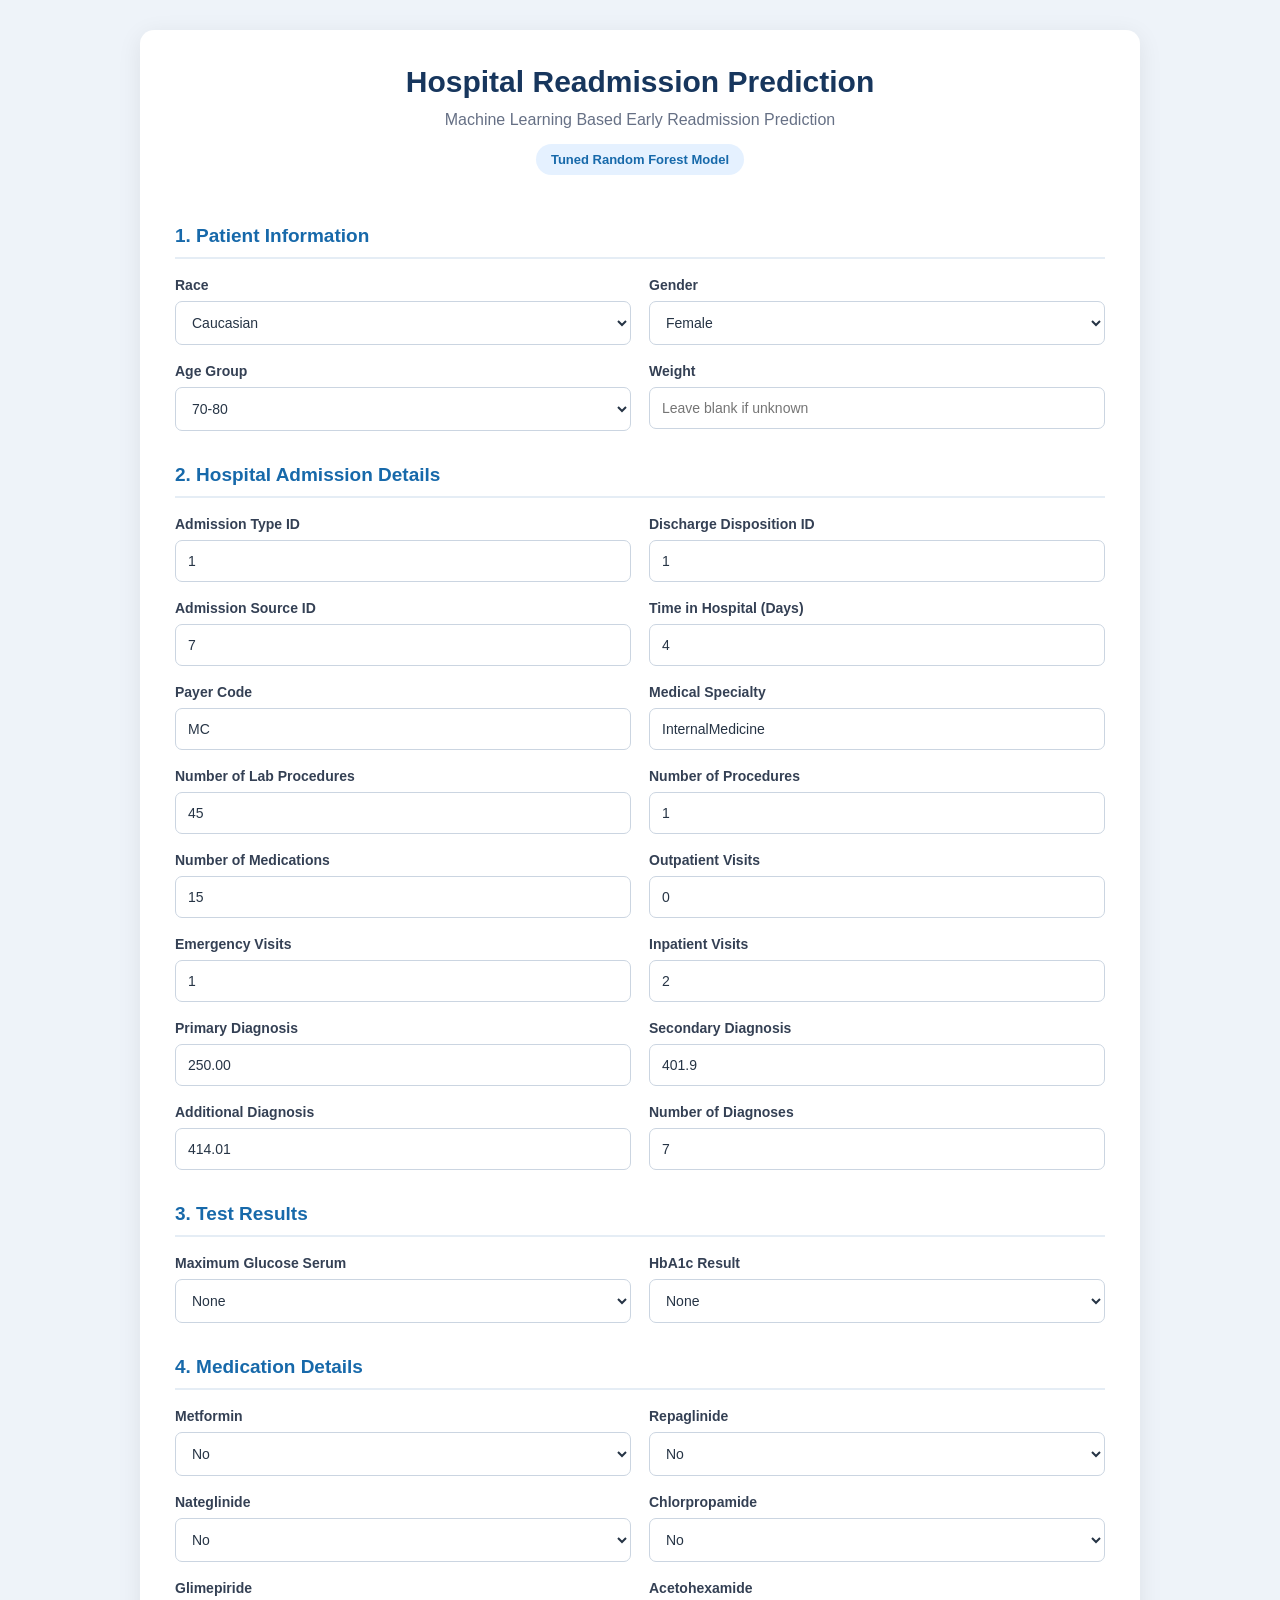
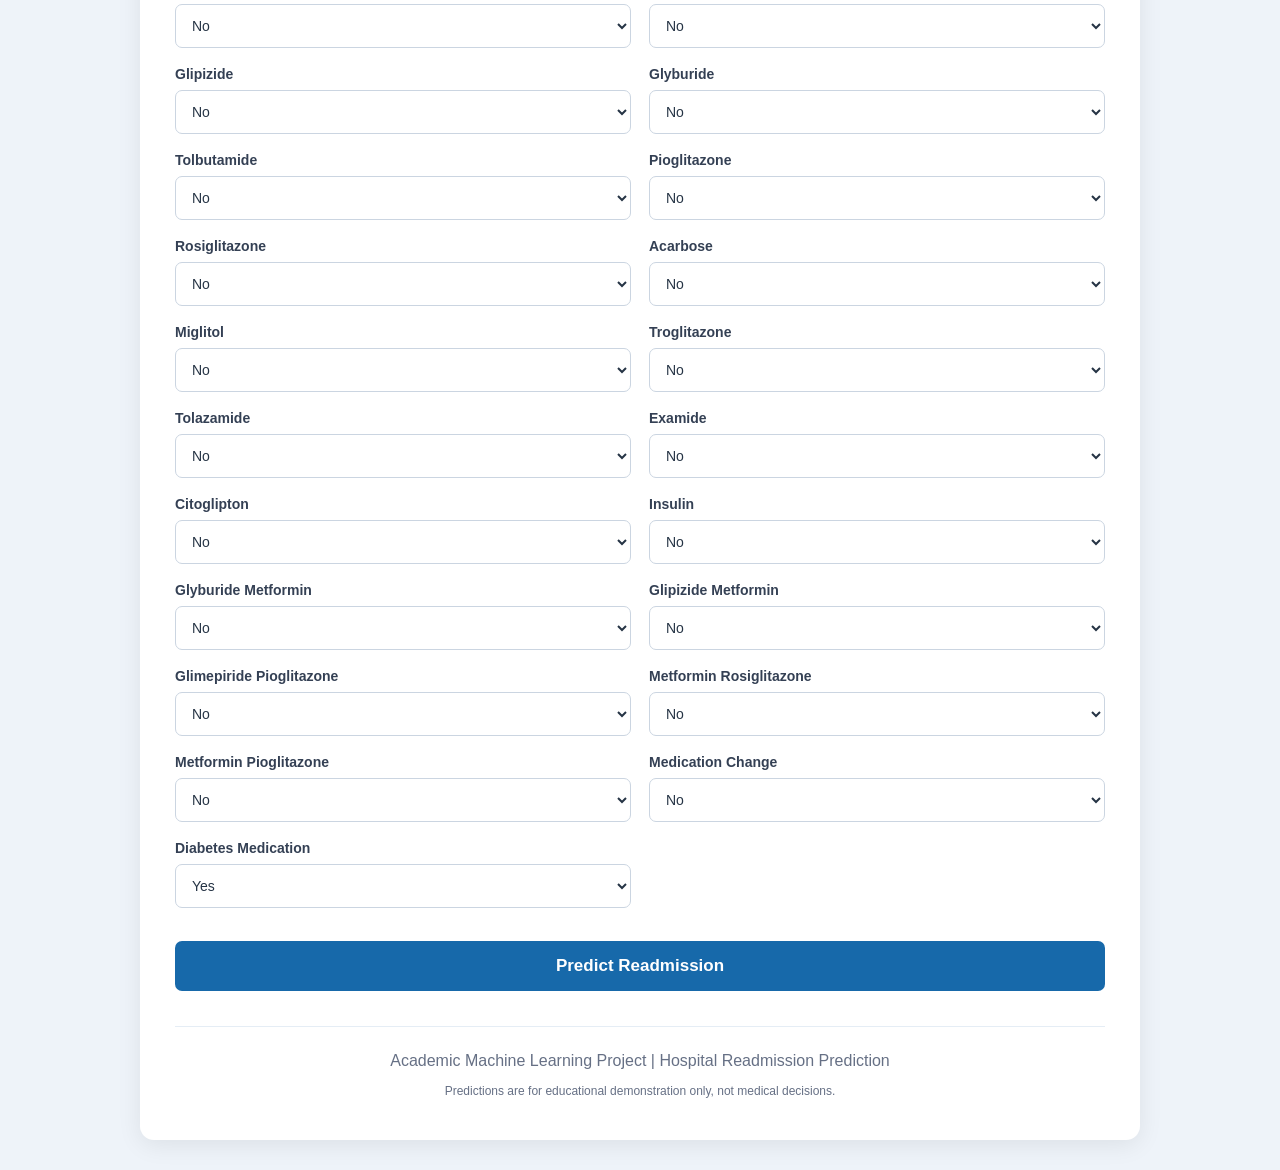
==== frontend/index.html @ a37e4fac "Add files via upload" ====
<!DOCTYPE html>
<html lang="en">
<head>
    <meta charset="UTF-8">
    <meta name="viewport" content="width=device-width, initial-scale=1.0">
    <title>Hospital Readmission Prediction</title>
    <link rel="stylesheet" href="style.css">
</head>
<body>

    <div class="container">

        <header>
            <h1>Hospital Readmission Prediction</h1>
            <p>Machine Learning Based Early Readmission Prediction</p>
            <span class="model-tag">Tuned Random Forest Model</span>
        </header>

        <form id="predictionForm">

            <h2 class="section-title">1. Patient Information</h2>

            <div class="form-group">
                <label for="race">Race</label>
                <select id="race">
                    <option value="Caucasian">Caucasian</option>
                    <option value="AfricanAmerican">African American</option>
                    <option value="Other">Other</option>
                    <option value="Asian">Asian</option>
                    <option value="Hispanic">Hispanic</option>
                </select>
            </div>

            <div class="form-group">
                <label for="gender">Gender</label>
                <select id="gender">
                    <option value="Female">Female</option>
                    <option value="Male">Male</option>
                </select>
            </div>

            <div class="form-group">
                <label for="age">Age Group</label>
                <select id="age">
                    <option value="[70-80)">70-80</option>
                    <option value="[60-70)">60-70</option>
                    <option value="[80-90)">80-90</option>
                    <option value="[50-60)">50-60</option>
                    <option value="[40-50)">40-50</option>
                    <option value="[90-100)">90-100</option>
                    <option value="[30-40)">30-40</option>
                    <option value="[20-30)">20-30</option>
                    <option value="[10-20)">10-20</option>
                    <option value="[0-10)">0-10</option>
                </select>
            </div>

            <div class="form-group">
                <label for="weight">Weight</label>
                <input type="text" id="weight" placeholder="Leave blank if unknown">
            </div>

            <h2 class="section-title">2. Hospital Admission Details</h2>

            <div class="form-group">
                <label for="admission_type_id">Admission Type ID</label>
                <input type="number" id="admission_type_id" value="1">
            </div>

            <div class="form-group">
                <label for="discharge_disposition_id">Discharge Disposition ID</label>
                <input type="number" id="discharge_disposition_id" value="1">
            </div>

            <div class="form-group">
                <label for="admission_source_id">Admission Source ID</label>
                <input type="number" id="admission_source_id" value="7">
            </div>

            <div class="form-group">
                <label for="time_in_hospital">Time in Hospital (Days)</label>
                <input type="number" id="time_in_hospital" value="4" min="1" max="14">
            </div>

            <div class="form-group">
                <label for="payer_code">Payer Code</label>
                <input type="text" id="payer_code" value="MC">
            </div>

            <div class="form-group">
                <label for="medical_specialty">Medical Specialty</label>
                <input type="text" id="medical_specialty" value="InternalMedicine">
            </div>

            <div class="form-group">
                <label for="num_lab_procedures">Number of Lab Procedures</label>
                <input type="number" id="num_lab_procedures" value="45" min="0">
            </div>

            <div class="form-group">
                <label for="num_procedures">Number of Procedures</label>
                <input type="number" id="num_procedures" value="1" min="0">
            </div>

            <div class="form-group">
                <label for="num_medications">Number of Medications</label>
                <input type="number" id="num_medications" value="15" min="0">
            </div>

            <div class="form-group">
                <label for="number_outpatient">Outpatient Visits</label>
                <input type="number" id="number_outpatient" value="0" min="0">
            </div>

            <div class="form-group">
                <label for="number_emergency">Emergency Visits</label>
                <input type="number" id="number_emergency" value="1" min="0">
            </div>

            <div class="form-group">
                <label for="number_inpatient">Inpatient Visits</label>
                <input type="number" id="number_inpatient" value="2" min="0">
            </div>

            <div class="form-group">
                <label for="diag_1">Primary Diagnosis</label>
                <input type="text" id="diag_1" value="250.00">
            </div>

            <div class="form-group">
                <label for="diag_2">Secondary Diagnosis</label>
                <input type="text" id="diag_2" value="401.9">
            </div>

            <div class="form-group">
                <label for="diag_3">Additional Diagnosis</label>
                <input type="text" id="diag_3" value="414.01">
            </div>

            <div class="form-group">
                <label for="number_diagnoses">Number of Diagnoses</label>
                <input type="number" id="number_diagnoses" value="7" min="1">
            </div>

            <h2 class="section-title">3. Test Results</h2>

            <div class="form-group">
                <label for="max_glu_serum">Maximum Glucose Serum</label>
                <select id="max_glu_serum">
                    <option value="None">None</option>
                    <option value="Norm">Normal</option>
                    <option value=">200">Above 200</option>
                    <option value=">300">Above 300</option>
                </select>
            </div>

            <div class="form-group">
                <label for="A1Cresult">HbA1c Result</label>
                <select id="A1Cresult">
                    <option value="None">None</option>
                    <option value="Norm">Normal</option>
                    <option value=">7">Above 7</option>
                    <option value=">8">Above 8</option>
                </select>
            </div>

            <h2 class="section-title">4. Medication Details</h2>

            <div class="form-group">
                <label for="metformin">Metformin</label>
                <select id="metformin" class="medication"></select>
            </div>

            <div class="form-group">
                <label for="repaglinide">Repaglinide</label>
                <select id="repaglinide" class="medication"></select>
            </div>

            <div class="form-group">
                <label for="nateglinide">Nateglinide</label>
                <select id="nateglinide" class="medication"></select>
            </div>

            <div class="form-group">
                <label for="chlorpropamide">Chlorpropamide</label>
                <select id="chlorpropamide" class="medication"></select>
            </div>

            <div class="form-group">
                <label for="glimepiride">Glimepiride</label>
                <select id="glimepiride" class="medication"></select>
            </div>

            <div class="form-group">
                <label for="acetohexamide">Acetohexamide</label>
                <select id="acetohexamide" class="medication"></select>
            </div>

            <div class="form-group">
                <label for="glipizide">Glipizide</label>
                <select id="glipizide" class="medication"></select>
            </div>

            <div class="form-group">
                <label for="glyburide">Glyburide</label>
                <select id="glyburide" class="medication"></select>
            </div>

            <div class="form-group">
                <label for="tolbutamide">Tolbutamide</label>
                <select id="tolbutamide" class="medication"></select>
            </div>

            <div class="form-group">
                <label for="pioglitazone">Pioglitazone</label>
                <select id="pioglitazone" class="medication"></select>
            </div>

            <div class="form-group">
                <label for="rosiglitazone">Rosiglitazone</label>
                <select id="rosiglitazone" class="medication"></select>
            </div>

            <div class="form-group">
                <label for="acarbose">Acarbose</label>
                <select id="acarbose" class="medication"></select>
            </div>

            <div class="form-group">
                <label for="miglitol">Miglitol</label>
                <select id="miglitol" class="medication"></select>
            </div>

            <div class="form-group">
                <label for="troglitazone">Troglitazone</label>
                <select id="troglitazone" class="medication"></select>
            </div>

            <div class="form-group">
                <label for="tolazamide">Tolazamide</label>
                <select id="tolazamide" class="medication"></select>
            </div>

            <div class="form-group">
                <label for="examide">Examide</label>
                <select id="examide">
                    <option value="No">No</option>
                </select>
            </div>

            <div class="form-group">
                <label for="citoglipton">Citoglipton</label>
                <select id="citoglipton">
                    <option value="No">No</option>
                </select>
            </div>

            <div class="form-group">
                <label for="insulin">Insulin</label>
                <select id="insulin" class="medication"></select>
            </div>

            <div class="form-group">
                <label for="glyburide-metformin">Glyburide Metformin</label>
                <select id="glyburide-metformin" class="medication"></select>
            </div>

            <div class="form-group">
                <label for="glipizide-metformin">Glipizide Metformin</label>
                <select id="glipizide-metformin" class="medication"></select>
            </div>

            <div class="form-group">
                <label for="glimepiride-pioglitazone">Glimepiride Pioglitazone</label>
                <select id="glimepiride-pioglitazone" class="combination-medication"></select>
            </div>

            <div class="form-group">
                <label for="metformin-rosiglitazone">Metformin Rosiglitazone</label>
                <select id="metformin-rosiglitazone" class="combination-medication"></select>
            </div>

            <div class="form-group">
                <label for="metformin-pioglitazone">Metformin Pioglitazone</label>
                <select id="metformin-pioglitazone" class="combination-medication"></select>
            </div>

            <div class="form-group">
                <label for="change">Medication Change</label>
                <select id="change">
                    <option value="No">No</option>
                    <option value="Ch">Changed</option>
                </select>
            </div>

            <div class="form-group">
                <label for="diabetesMed">Diabetes Medication</label>
                <select id="diabetesMed">
                    <option value="Yes">Yes</option>
                    <option value="No">No</option>
                </select>
            </div>

            <button type="submit" id="predictButton">
                Predict Readmission
            </button>

        </form>

        <div id="result" aria-live="polite"></div>

        <footer>
            <p>Academic Machine Learning Project | Hospital Readmission Prediction</p>
            <small>Predictions are for educational demonstration only, not medical decisions.</small>
        </footer>

    </div>

    <script src="script.js"></script>
</body>
</html>
---- frontend/style.css ----
* {
    margin: 0;
    padding: 0;
    box-sizing: border-box;
}

body {
    font-family: Arial, sans-serif;
    background: #eef3f9;
    padding: 30px 15px;
    color: #263445;
}

.container {
    background: white;
    width: 100%;
    max-width: 1000px;
    margin: auto;
    padding: 35px;
    border-radius: 14px;
    box-shadow: 0 5px 25px rgba(0, 0, 0, 0.08);
}

header {
    text-align: center;
    margin-bottom: 35px;
}

h1 {
    color: #17365d;
    margin-bottom: 12px;
    font-size: 30px;
}

header p {
    color: #667085;
    margin-bottom: 15px;
}

.model-tag {
    display: inline-block;
    background: #e5f1ff;
    color: #1769aa;
    padding: 8px 15px;
    border-radius: 20px;
    font-size: 13px;
    font-weight: bold;
}

form {
    display: grid;
    grid-template-columns: repeat(2, minmax(0, 1fr));
    gap: 18px;
}

.section-title {
    grid-column: 1 / -1;
    color: #1769aa;
    font-size: 19px;
    border-bottom: 2px solid #e5edf5;
    padding-bottom: 10px;
    margin-top: 15px;
}

.form-group {
    display: flex;
    flex-direction: column;
    gap: 8px;
}

label {
    font-size: 14px;
    font-weight: bold;
    color: #344054;
}

input,
select {
    width: 100%;
    padding: 12px;
    border: 1px solid #cbd5e1;
    border-radius: 7px;
    font-size: 14px;
    background: white;
    color: #263445;
}

input:focus,
select:focus {
    outline: 2px solid #1769aa;
    border-color: #1769aa;
}

button {
    grid-column: 1 / -1;
    margin-top: 15px;
    padding: 15px;
    background: #1769aa;
    color: white;
    border: none;
    border-radius: 7px;
    font-size: 17px;
    font-weight: bold;
    cursor: pointer;
    transition: 0.3s;
}

button:hover {
    background: #104d80;
}

button:disabled {
    background: #8aa8c2;
    cursor: not-allowed;
}

#result {
    display: none;
    margin-top: 25px;
    padding: 22px;
    background: #eaf4ff;
    border-radius: 9px;
    color: #17365d;
    text-align: center;
    line-height: 1.8;
}

#result h2 {
    margin-bottom: 10px;
    color: #1769aa;
}

#result.error {
    display: block;
    background: #fff0f0;
    color: #a12626;
}

#result.success {
    display: block;
}

footer {
    text-align: center;
    margin-top: 35px;
    padding-top: 20px;
    border-top: 1px solid #e5edf5;
    color: #667085;
    line-height: 1.8;
}

footer small {
    font-size: 12px;
}

@media (max-width: 650px) {
    .container {
        padding: 22px;
    }

    form {
        grid-template-columns: 1fr;
    }

    .section-title,
    button {
        grid-column: 1;
    }

    h1 {
        font-size: 23px;
    }
}
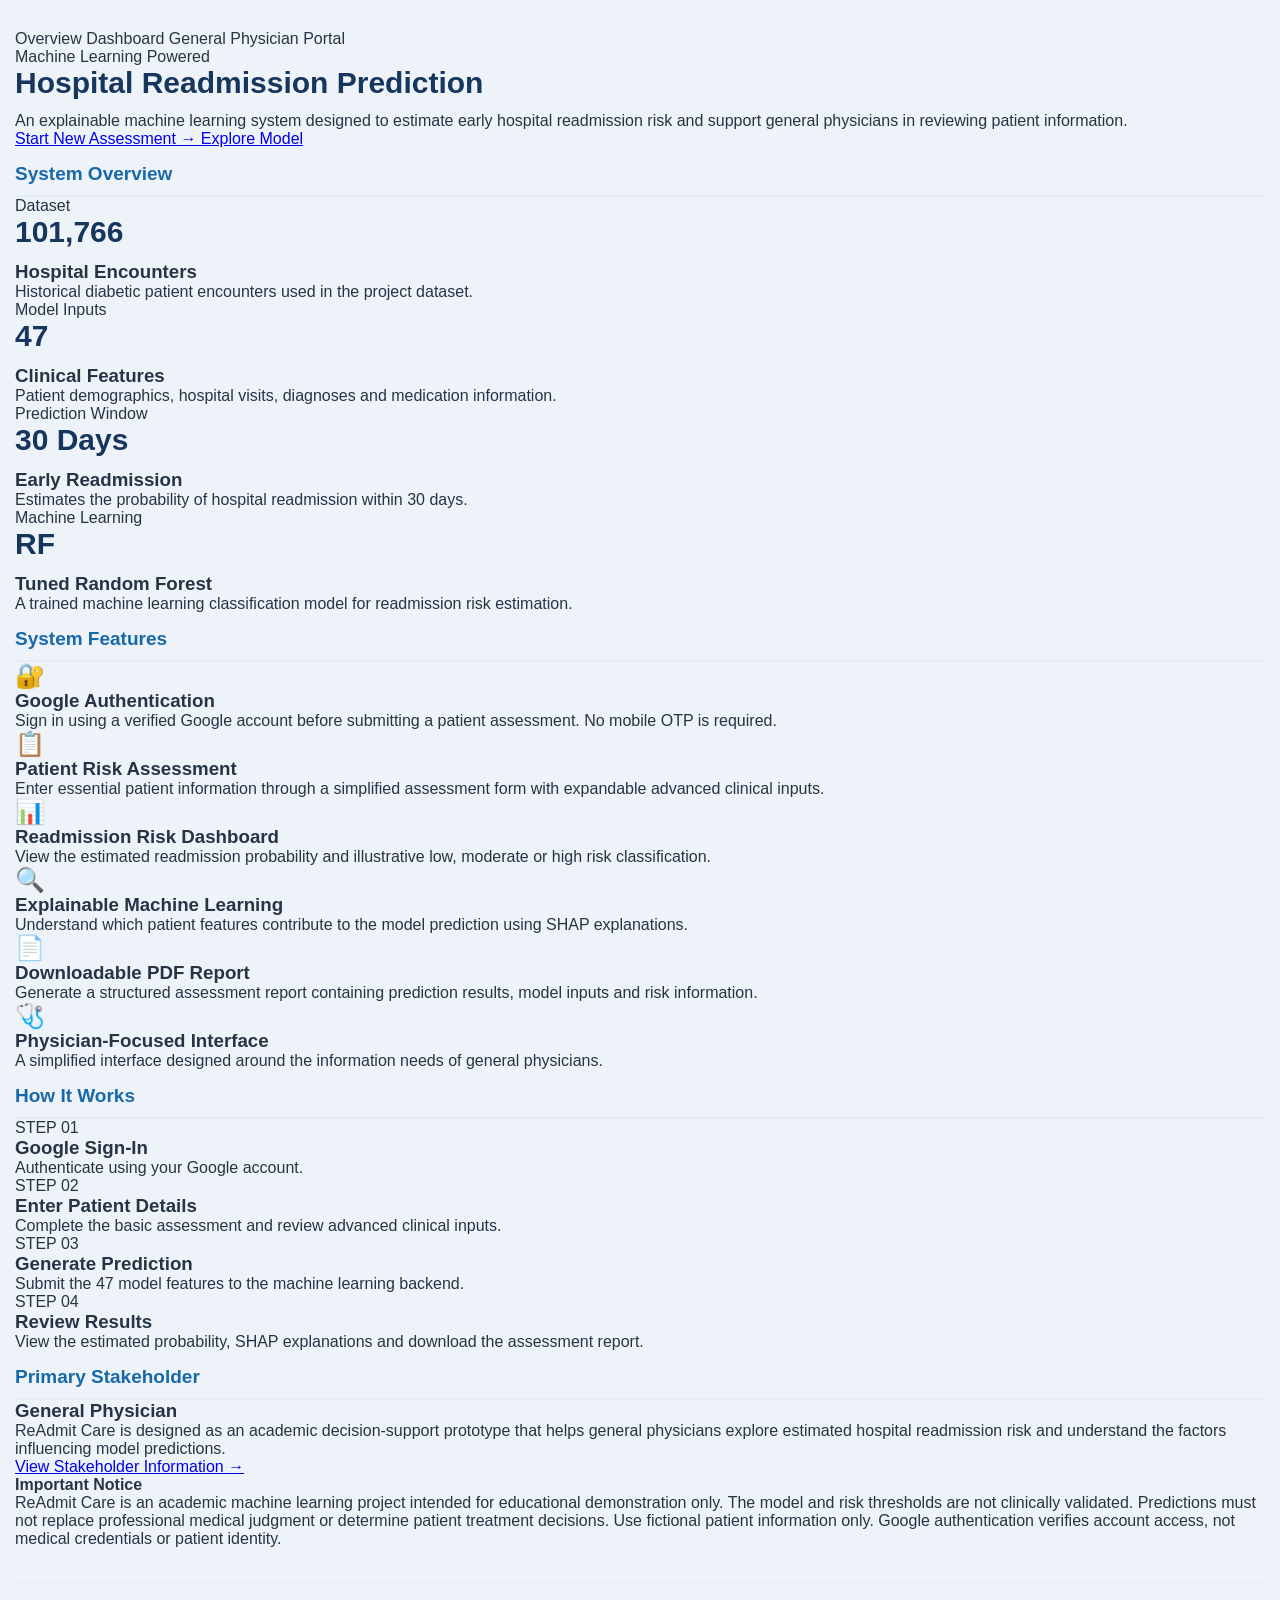
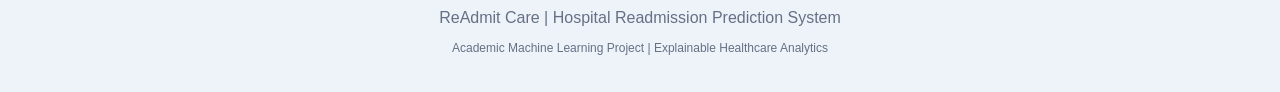
==== commit e4fbd191: "Update index.html" ====
--- a/frontend/index.html
+++ b/frontend/index.html
@@ -1,322 +1,452 @@
 
 <!DOCTYPE html>
 <html lang="en">
+
 <head>
+
     <meta charset="UTF-8">
-    <meta name="viewport" content="width=device-width, initial-scale=1.0">
-    <title>Hospital Readmission Prediction</title>
+
+    <meta name="viewport"
+          content="width=device-width, initial-scale=1.0">
+
+    <title>ReAdmit Care | Dashboard</title>
+
     <link rel="stylesheet" href="style.css">
+
 </head>
+
 <body>
 
-    <div class="container">
-
-        <header>
-            <h1>Hospital Readmission Prediction</h1>
-            <p>Machine Learning Based Early Readmission Prediction</p>
-            <span class="model-tag">Tuned Random Forest Model</span>
-        </header>
-
-        <form id="predictionForm">
-
-            <h2 class="section-title">1. Patient Information</h2>
-
-            <div class="form-group">
-                <label for="race">Race</label>
-                <select id="race">
-                    <option value="Caucasian">Caucasian</option>
-                    <option value="AfricanAmerican">African American</option>
-                    <option value="Other">Other</option>
-                    <option value="Asian">Asian</option>
-                    <option value="Hispanic">Hispanic</option>
-                </select>
+<div id="sidebar"></div>
+
+<main class="main-content">
+
+    <!-- TOP BAR -->
+
+    <div class="topbar">
+
+        <span>Overview Dashboard</span>
+
+        <span class="tag">
+            General Physician Portal
+        </span>
+
+    </div>
+
+
+    <!-- WELCOME SECTION -->
+
+    <section class="card hero">
+
+        <div class="hero-content">
+
+            <span class="tag">
+                Machine Learning Powered
+            </span>
+
+            <h1>
+                Hospital Readmission Prediction
+            </h1>
+
+            <p class="subtitle">
+
+                An explainable machine learning system
+                designed to estimate early hospital
+                readmission risk and support general
+                physicians in reviewing patient information.
+
+            </p>
+
+            <div class="button-row">
+
+                <a href="assessment.html" class="btn">
+
+                    Start New Assessment →
+
+                </a>
+
+                <a href="model.html" class="btn secondary">
+
+                    Explore Model
+
+                </a>
+
             </div>
 
-            <div class="form-group">
-                <label for="gender">Gender</label>
-                <select id="gender">
-                    <option value="Female">Female</option>
-                    <option value="Male">Male</option>
-                </select>
+        </div>
+
+    </section>
+
+
+    <!-- PROJECT OVERVIEW -->
+
+    <h2 class="section-title">
+
+        System Overview
+
+    </h2>
+
+    <div class="form-grid">
+
+        <section class="card">
+
+            <span class="tag">Dataset</span>
+
+            <h1>101,766</h1>
+
+            <h3>Hospital Encounters</h3>
+
+            <p class="subtitle">
+
+                Historical diabetic patient encounters
+                used in the project dataset.
+
+            </p>
+
+        </section>
+
+
+        <section class="card">
+
+            <span class="tag">Model Inputs</span>
+
+            <h1>47</h1>
+
+            <h3>Clinical Features</h3>
+
+            <p class="subtitle">
+
+                Patient demographics, hospital visits,
+                diagnoses and medication information.
+
+            </p>
+
+        </section>
+
+
+        <section class="card">
+
+            <span class="tag">Prediction Window</span>
+
+            <h1>30 Days</h1>
+
+            <h3>Early Readmission</h3>
+
+            <p class="subtitle">
+
+                Estimates the probability of hospital
+                readmission within 30 days.
+
+            </p>
+
+        </section>
+
+
+        <section class="card">
+
+            <span class="tag">Machine Learning</span>
+
+            <h1>RF</h1>
+
+            <h3>Tuned Random Forest</h3>
+
+            <p class="subtitle">
+
+                A trained machine learning classification
+                model for readmission risk estimation.
+
+            </p>
+
+        </section>
+
+    </div>
+
+
+    <!-- SYSTEM FEATURES -->
+
+    <h2 class="section-title">
+
+        System Features
+
+    </h2>
+
+    <div class="form-grid">
+
+        <section class="card">
+
+            <h2>🔐</h2>
+
+            <h3>Google Authentication</h3>
+
+            <p>
+
+                Sign in using a verified Google account
+                before submitting a patient assessment.
+
+                No mobile OTP is required.
+
+            </p>
+
+        </section>
+
+
+        <section class="card">
+
+            <h2>📋</h2>
+
+            <h3>Patient Risk Assessment</h3>
+
+            <p>
+
+                Enter essential patient information
+                through a simplified assessment form
+                with expandable advanced clinical inputs.
+
+            </p>
+
+        </section>
+
+
+        <section class="card">
+
+            <h2>📊</h2>
+
+            <h3>Readmission Risk Dashboard</h3>
+
+            <p>
+
+                View the estimated readmission probability
+                and illustrative low, moderate or high
+                risk classification.
+
+            </p>
+
+        </section>
+
+
+        <section class="card">
+
+            <h2>🔍</h2>
+
+            <h3>Explainable Machine Learning</h3>
+
+            <p>
+
+                Understand which patient features
+                contribute to the model prediction
+                using SHAP explanations.
+
+            </p>
+
+        </section>
+
+
+        <section class="card">
+
+            <h2>📄</h2>
+
+            <h3>Downloadable PDF Report</h3>
+
+            <p>
+
+                Generate a structured assessment report
+                containing prediction results,
+                model inputs and risk information.
+
+            </p>
+
+        </section>
+
+
+        <section class="card">
+
+            <h2>🩺</h2>
+
+            <h3>Physician-Focused Interface</h3>
+
+            <p>
+
+                A simplified interface designed
+                around the information needs of
+                general physicians.
+
+            </p>
+
+        </section>
+
+    </div>
+
+
+    <!-- WORKFLOW -->
+
+    <section class="card">
+
+        <h2 class="section-title">
+
+            How It Works
+
+        </h2>
+
+        <div class="form-grid">
+
+            <div>
+
+                <span class="tag">STEP 01</span>
+
+                <h3>Google Sign-In</h3>
+
+                <p>
+
+                    Authenticate using your Google account.
+
+                </p>
+
             </div>
 
-            <div class="form-group">
-                <label for="age">Age Group</label>
-                <select id="age">
-                    <option value="[70-80)">70-80</option>
-                    <option value="[60-70)">60-70</option>
-                    <option value="[80-90)">80-90</option>
-                    <option value="[50-60)">50-60</option>
-                    <option value="[40-50)">40-50</option>
-                    <option value="[90-100)">90-100</option>
-                    <option value="[30-40)">30-40</option>
-                    <option value="[20-30)">20-30</option>
-                    <option value="[10-20)">10-20</option>
-                    <option value="[0-10)">0-10</option>
-                </select>
+
+            <div>
+
+                <span class="tag">STEP 02</span>
+
+                <h3>Enter Patient Details</h3>
+
+                <p>
+
+                    Complete the basic assessment
+                    and review advanced clinical inputs.
+
+                </p>
+
             </div>
 
-            <div class="form-group">
-                <label for="weight">Weight</label>
-                <input type="text" id="weight" placeholder="Leave blank if unknown">
+
+            <div>
+
+                <span class="tag">STEP 03</span>
+
+                <h3>Generate Prediction</h3>
+
+                <p>
+
+                    Submit the 47 model features
+                    to the machine learning backend.
+
+                </p>
+
             </div>
 
-            <h2 class="section-title">2. Hospital Admission Details</h2>
-
-            <div class="form-group">
-                <label for="admission_type_id">Admission Type ID</label>
-                <input type="number" id="admission_type_id" value="1">
+
+            <div>
+
+                <span class="tag">STEP 04</span>
+
+                <h3>Review Results</h3>
+
+                <p>
+
+                    View the estimated probability,
+                    SHAP explanations and download
+                    the assessment report.
+
+                </p>
+
             </div>
 
-            <div class="form-group">
-                <label for="discharge_disposition_id">Discharge Disposition ID</label>
-                <input type="number" id="discharge_disposition_id" value="1">
-            </div>
-
-            <div class="form-group">
-                <label for="admission_source_id">Admission Source ID</label>
-                <input type="number" id="admission_source_id" value="7">
-            </div>
-
-            <div class="form-group">
-                <label for="time_in_hospital">Time in Hospital (Days)</label>
-                <input type="number" id="time_in_hospital" value="4" min="1" max="14">
-            </div>
-
-            <div class="form-group">
-                <label for="payer_code">Payer Code</label>
-                <input type="text" id="payer_code" value="MC">
-            </div>
-
-            <div class="form-group">
-                <label for="medical_specialty">Medical Specialty</label>
-                <input type="text" id="medical_specialty" value="InternalMedicine">
-            </div>
-
-            <div class="form-group">
-                <label for="num_lab_procedures">Number of Lab Procedures</label>
-                <input type="number" id="num_lab_procedures" value="45" min="0">
-            </div>
-
-            <div class="form-group">
-                <label for="num_procedures">Number of Procedures</label>
-                <input type="number" id="num_procedures" value="1" min="0">
-            </div>
-
-            <div class="form-group">
-                <label for="num_medications">Number of Medications</label>
-                <input type="number" id="num_medications" value="15" min="0">
-            </div>
-
-            <div class="form-group">
-                <label for="number_outpatient">Outpatient Visits</label>
-                <input type="number" id="number_outpatient" value="0" min="0">
-            </div>
-
-            <div class="form-group">
-                <label for="number_emergency">Emergency Visits</label>
-                <input type="number" id="number_emergency" value="1" min="0">
-            </div>
-
-            <div class="form-group">
-                <label for="number_inpatient">Inpatient Visits</label>
-                <input type="number" id="number_inpatient" value="2" min="0">
-            </div>
-
-            <div class="form-group">
-                <label for="diag_1">Primary Diagnosis</label>
-                <input type="text" id="diag_1" value="250.00">
-            </div>
-
-            <div class="form-group">
-                <label for="diag_2">Secondary Diagnosis</label>
-                <input type="text" id="diag_2" value="401.9">
-            </div>
-
-            <div class="form-group">
-                <label for="diag_3">Additional Diagnosis</label>
-                <input type="text" id="diag_3" value="414.01">
-            </div>
-
-            <div class="form-group">
-                <label for="number_diagnoses">Number of Diagnoses</label>
-                <input type="number" id="number_diagnoses" value="7" min="1">
-            </div>
-
-            <h2 class="section-title">3. Test Results</h2>
-
-            <div class="form-group">
-                <label for="max_glu_serum">Maximum Glucose Serum</label>
-                <select id="max_glu_serum">
-                    <option value="None">None</option>
-                    <option value="Norm">Normal</option>
-                    <option value=">200">Above 200</option>
-                    <option value=">300">Above 300</option>
-                </select>
-            </div>
-
-            <div class="form-group">
-                <label for="A1Cresult">HbA1c Result</label>
-                <select id="A1Cresult">
-                    <option value="None">None</option>
-                    <option value="Norm">Normal</option>
-                    <option value=">7">Above 7</option>
-                    <option value=">8">Above 8</option>
-                </select>
-            </div>
-
-            <h2 class="section-title">4. Medication Details</h2>
-
-            <div class="form-group">
-                <label for="metformin">Metformin</label>
-                <select id="metformin" class="medication"></select>
-            </div>
-
-            <div class="form-group">
-                <label for="repaglinide">Repaglinide</label>
-                <select id="repaglinide" class="medication"></select>
-            </div>
-
-            <div class="form-group">
-                <label for="nateglinide">Nateglinide</label>
-                <select id="nateglinide" class="medication"></select>
-            </div>
-
-            <div class="form-group">
-                <label for="chlorpropamide">Chlorpropamide</label>
-                <select id="chlorpropamide" class="medication"></select>
-            </div>
-
-            <div class="form-group">
-                <label for="glimepiride">Glimepiride</label>
-                <select id="glimepiride" class="medication"></select>
-            </div>
-
-            <div class="form-group">
-                <label for="acetohexamide">Acetohexamide</label>
-                <select id="acetohexamide" class="medication"></select>
-            </div>
-
-            <div class="form-group">
-                <label for="glipizide">Glipizide</label>
-                <select id="glipizide" class="medication"></select>
-            </div>
-
-            <div class="form-group">
-                <label for="glyburide">Glyburide</label>
-                <select id="glyburide" class="medication"></select>
-            </div>
-
-            <div class="form-group">
-                <label for="tolbutamide">Tolbutamide</label>
-                <select id="tolbutamide" class="medication"></select>
-            </div>
-
-            <div class="form-group">
-                <label for="pioglitazone">Pioglitazone</label>
-                <select id="pioglitazone" class="medication"></select>
-            </div>
-
-            <div class="form-group">
-                <label for="rosiglitazone">Rosiglitazone</label>
-                <select id="rosiglitazone" class="medication"></select>
-            </div>
-
-            <div class="form-group">
-                <label for="acarbose">Acarbose</label>
-                <select id="acarbose" class="medication"></select>
-            </div>
-
-            <div class="form-group">
-                <label for="miglitol">Miglitol</label>
-                <select id="miglitol" class="medication"></select>
-            </div>
-
-            <div class="form-group">
-                <label for="troglitazone">Troglitazone</label>
-                <select id="troglitazone" class="medication"></select>
-            </div>
-
-            <div class="form-group">
-                <label for="tolazamide">Tolazamide</label>
-                <select id="tolazamide" class="medication"></select>
-            </div>
-
-            <div class="form-group">
-                <label for="examide">Examide</label>
-                <select id="examide">
-                    <option value="No">No</option>
-                </select>
-            </div>
-
-            <div class="form-group">
-                <label for="citoglipton">Citoglipton</label>
-                <select id="citoglipton">
-                    <option value="No">No</option>
-                </select>
-            </div>
-
-            <div class="form-group">
-                <label for="insulin">Insulin</label>
-                <select id="insulin" class="medication"></select>
-            </div>
-
-            <div class="form-group">
-                <label for="glyburide-metformin">Glyburide Metformin</label>
-                <select id="glyburide-metformin" class="medication"></select>
-            </div>
-
-            <div class="form-group">
-                <label for="glipizide-metformin">Glipizide Metformin</label>
-                <select id="glipizide-metformin" class="medication"></select>
-            </div>
-
-            <div class="form-group">
-                <label for="glimepiride-pioglitazone">Glimepiride Pioglitazone</label>
-                <select id="glimepiride-pioglitazone" class="combination-medication"></select>
-            </div>
-
-            <div class="form-group">
-                <label for="metformin-rosiglitazone">Metformin Rosiglitazone</label>
-                <select id="metformin-rosiglitazone" class="combination-medication"></select>
-            </div>
-
-            <div class="form-group">
-                <label for="metformin-pioglitazone">Metformin Pioglitazone</label>
-                <select id="metformin-pioglitazone" class="combination-medication"></select>
-            </div>
-
-            <div class="form-group">
-                <label for="change">Medication Change</label>
-                <select id="change">
-                    <option value="No">No</option>
-                    <option value="Ch">Changed</option>
-                </select>
-            </div>
-
-            <div class="form-group">
-                <label for="diabetesMed">Diabetes Medication</label>
-                <select id="diabetesMed">
-                    <option value="Yes">Yes</option>
-                    <option value="No">No</option>
-                </select>
-            </div>
-
-            <button type="submit" id="predictButton">
-                Predict Readmission
-            </button>
-
-        </form>
-
-        <div id="result" aria-live="polite"></div>
-
-        <footer>
-            <p>Academic Machine Learning Project | Hospital Readmission Prediction</p>
-            <small>Predictions are for educational demonstration only, not medical decisions.</small>
-        </footer>
-
-    </div>
-
-    <script src="script.js"></script>
+        </div>
+
+    </section>
+
+
+    <!-- STAKEHOLDER INFORMATION -->
+
+    <section class="card">
+
+        <h2 class="section-title">
+
+            Primary Stakeholder
+
+        </h2>
+
+        <h3>General Physician</h3>
+
+        <p>
+
+            ReAdmit Care is designed as an academic
+            decision-support prototype that helps
+            general physicians explore estimated
+            hospital readmission risk and understand
+            the factors influencing model predictions.
+
+        </p>
+
+        <a href="stakeholder.html"
+           class="btn secondary">
+
+            View Stakeholder Information →
+
+        </a>
+
+    </section>
+
+
+    <!-- DISCLAIMER -->
+
+    <section class="card">
+
+        <div class="notice">
+
+            <strong>Important Notice</strong>
+
+            <p>
+
+                ReAdmit Care is an academic machine
+                learning project intended for educational
+                demonstration only.
+
+                The model and risk thresholds are not
+                clinically validated.
+
+                Predictions must not replace professional
+                medical judgment or determine patient
+                treatment decisions.
+
+                Use fictional patient information only.
+
+                Google authentication verifies account
+                access, not medical credentials or
+                patient identity.
+
+            </p>
+
+        </div>
+
+    </section>
+
+
+    <!-- FOOTER -->
+
+    <footer>
+
+        <p>
+
+            ReAdmit Care |
+            Hospital Readmission Prediction System
+
+        </p>
+
+        <small>
+
+            Academic Machine Learning Project |
+            Explainable Healthcare Analytics
+
+        </small>
+
+    </footer>
+
+</main>
+
+<script src="script.js" type="module"></script>
+
 </body>
+
 </html>
